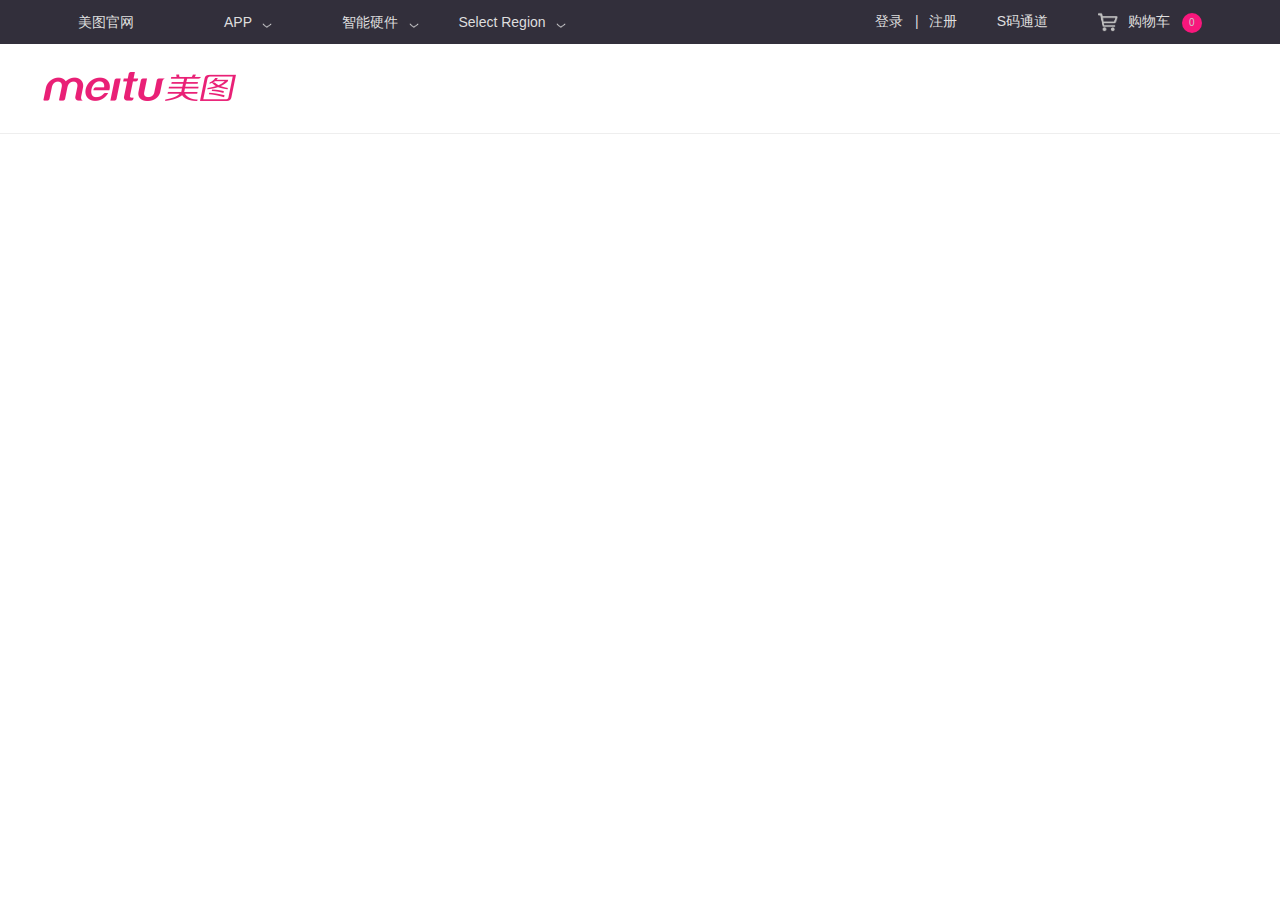
==== index.html @ 7445a187 "meitu_1025" ====
<!doctype html>
<html lang="en">
<head>
<meta charset="UTF-8">
<title>首页</title>
<link rel="stylesheet" type="text/css" href="css/common.css"/>
<link rel="stylesheet" type="text/css" href="css/index.css"/>
</head>
<body>
	<!-- header -->
	<header>
		<div class="header_box">
			<ul class="h_box_left">
				<li class="h_box_left_a"><a href="#">美图官网</a></li>
				<li class="h_box_left_a">
					<a href="#"><img class="xx" src="img/jiantoux.png" alt=""><img class="ss" src="img/jiantous.png" alt="">APP</a>
					<ul class="h_box_left_b">
						<li><a href="#">美图秀秀</a></li>
						<li><a href="#">美颜相机</a></li>
						<li><a href="#">美拍</a></li>
						<li><a href="#">了解更多产品</a></li>
					</ul>
				</li>
				<li class="h_box_left_a">
					<a href="#"><img class="xx1" src="img/jiantoux.png" alt=""><img class="ss1" src="img/jiantous.png" alt="">智能硬件</a>
					<ul class="h_box_left_b">
						<li><a href="#">美图智能手机</a></li>
					</ul>
				</li>
				<li class="h_box_left_a">
					<a href="#"><img class="xx2" src="img/jiantoux.png" alt=""><img class="ss2" src="img/jiantous.png" alt="">Select Region</a>
					<ul class="h_box_left_b">
						<li><a href="#">Global Home</a></li>
						<li><a href="#">Hong Kong</a></li>
						<li><a href="#">Macao</a></li>
						<li><a href="#">Taiwan</a></li>
					</ul>
				</li>
			</ul>
			<ul class="h_box_right">
				<li class="h_b_r_zd">
					<a href="#" style="padding-right:10px;">登录&nbsp;&nbsp;&nbsp;|</a>
					<a href="#" >注册</a>
				</li>
				<li class="h_b_r_s"><a href="#">S码通道</a></li>
				<li class="h_b_r_shopping" style="width:132px;">
					<a href="#"><img src="img/shopping.png" alt="" />购物车&nbsp;&nbsp;&nbsp;<span>0</span></a>
					<div class="h_box_r_box"><a href="#">购物车中还没有东西马上去挑选一下吧...</a></div>
				</li>
			</ul>
		</div>
	</header>
	<!-- nav -->
	<div class="nav">
		<div class="nav_content">
			<a href="#"><img src="img/logo.png" alt=""></a>
		</div>
	</div>
</body>
</html>
---- css/common.css ----
html,
body {
  /*overflow: hidden;*/
  height: 100%; }


html {
  /*background-color: #ebebeb;*/
  color: #212121;
  font-size: 100px;
  -webkit-user-select: none;
  user-select: none; }

body {
  margin: 0;
  font-size: 0.14em;
  line-height: 1.5;
  font-family: Helvetica Neue, Helvetica, STHeiTi, sans-serif; }

ul,
ol,
dl,
dd,
h1,
h2,
h3,
h4,
h5,
h6,
figure,
form,
fieldset,
legend,
input,
textarea,
button,
p,
blockquote,
th,
td,
pre,
xmp {
  margin: 0;
  padding: 0; }

input,
textarea,
button,
select,
pre,
xmp,
tt,
code,
kbd,
samp {
  line-height: inherit;
  font-family: inherit; }

h1,
h2,
h3,
h4,
h5,
h6,
small,
big,
input,
textarea,
button,
select {
  font-size: inherit; }

address,
cite,
dfn,
em,
i,
optgroup,
var {
  font-style: normal; }

table {
  border-collapse: collapse;
  border-spacing: 0;
  table-layout: fixed;
  text-align: left; }

ul,
ol,
menu {
  list-style: none; }

fieldset,
img {
  border: 0;
  vertical-align: middle; }

article,
aside,
details,
figcaption,
figure,
footer,
header,
main,
menu,
nav,
section,
summary {
  display: block; }

audio,
canvas,
video {
  display: inline-block; }

blockquote:before,
blockquote:after,
q:before,
q:after {
  content: " "; }

textarea,
pre,
xmp {
  overflow: auto;
  -webkit-overflow-scrolling: touch; }

textarea {
  resize: vertical; }

input,
textarea,
button,
select
a {
  outline: 0 none; }

input,
textarea,
button,
select {
  color: inherit; }
  input:disabled,
  textarea:disabled,
  button:disabled,
  select:disabled {
    opacity: 1; }

button::-moz-focus-inner,
input::-moz-focus-inner {
  padding: 0;
  border: 0; }

input[type="button"],
input[type="submit"],
input[type="reset"],
input[type="file"]::-webkit-file-upload-button,
input[type="search"]::-webkit-search-cancel-button {
  -webkit-appearance: none;
  appearance: none; }

mark {
  background-color: transparent; }

a,
ins,
s,
u,
del {
  text-decoration: none; }

a,
img {
  -webkit-touch-callout: none; }

a {
  color: #00afc7; }
---- css/index.css ----
/*header*/
header{
	width: 100%;
    height: 44px;
    background: #322f3b;
}
header .header_box{
	width: 1200px;
	height: 44px;
	margin: 0 auto;
}
header .header_box .h_box_left{
	float: left;
}
header .h_box_left_a{
    display: block;
    width: 92px;
    height: 43px;
    float: left;
    padding: 0 20px;
    border-top: 1px solid #322f3b;
    position: relative;
    transition: all 0.5s;
}
header .h_box_left_a a,.h_box_right a{
    display: block;
    font-size: 14px;
    color: #dedede;
    text-align: center;
    line-height: 43px;
}
header .h_box_left_a img{
	width: 10px;
    height: 10px;
}
header .h_box_left_a .xx {
    position: absolute;
    left: 90px;
    top: 20px;
    display: block;
}
header .h_box_left_a .ss {
    position: absolute;
    left: 90px;
    top: 20px;
    display: none;
}
header .h_box_left_a .xx1{
    position: absolute;
    left: 105px;
    top: 20px;
    display: block;
}
header .h_box_left_a .ss1 {
    position: absolute;
    left: 105px;
    top: 20px;
    display: none;
}
header .h_box_left_a .xx2 {
    position: absolute;
    left: 120px;
    top: 20px;
    display: block;
}
header .h_box_left_a .ss2 {
    position: absolute;
    left: 120px;
    top: 20px;
    display: none;
}
header .h_box_left_b{
    font-size: 14px;
    background: #27252e;
    width: 160px;
    display: none;
    position: absolute;
    left: 0px;
    z-index: 300;
    margin: -1px;
    transition: all 1s;
}
header .h_box_left_a:hover {
  border-top: 1px solid #f8177c;
  background: #27252e;
  color: #fff; 
}
header .h_box_left_a:hover .h_box_left_b{
	display: block;
}
.h_box_left_a:hover .ss {
  display: block; 
}
.h_box_left_a:hover .xx {
  display: none; 
}
.h_box_left_a:hover .ss1 {
  display: block;
   }
.h_box_left_a:hover .xx1 {
  display: none; 
}
.h_box_left_a:hover .ss2 {
  display: block; 
}
.h_box_left_a:hover .xx2 {
  display: none; 
}
.header_box .h_box_right {
	float: right;
}
.header_box .h_box_right li{
	float: left;
    height: 43px;
    padding-left: 20px;
    padding-right: 20px;
    transition: all 1s;
}
.header_box .h_box_right a{
	float: left;
}
.header_box .h_box_right img{
    display: inline-block;
    width: 20px;
    height: 20px;
    color: #fff;
    margin:0 10px 0 10px;
}
.header_box .h_box_right span{
    display:inline-block;
    width: 20px;
    height: 20px;
    font-size: 10px;
    line-height: 20px;
    border-radius: 50%;
    background: #F8177C;
    color: #ccc;
}
.header_box .h_box_right .h_box_r_box{
    font-size: 10px;
    background: #fff;
    width: 350px;
    height: 200px;
    border: 1px solid #ccc;
    border-top: none;
    display: none;
    position: absolute;
    top: 44px;
    right: 82px;
    z-index: 1;
}
.h_box_right .h_box_r_box a{
	color: #00BFFF;
    line-height: 200px;
    margin-left: 50px;
}
.h_box_right .h_b_r_zd:hover{
	background: #fff;
}
.h_box_right .h_b_r_zd:hover a{
	color: #000;
}
.h_box_right .h_b_r_s:hover a{
	color: #fff;
}
.h_box_right .h_b_r_shopping:hover{
	background: #fff;
  	color: #f8177c;
}
.h_box_right .h_b_r_shopping:hover .h_box_r_box{
	display: block;
}
/*nav*/
.nav{
	width: 100%;
	height: 89px;
	background: #fff;
	border-bottom: 1px solid #eee;
}
.nav .nav_content{
	width: 1200px;
	height: 89px;
	margin: 0 auto;
}
.nav .nav_content img{
	width: 213px;
	height: 45px;
	padding-top: 21px;
	float: left;
    margin-right: 30px;
}
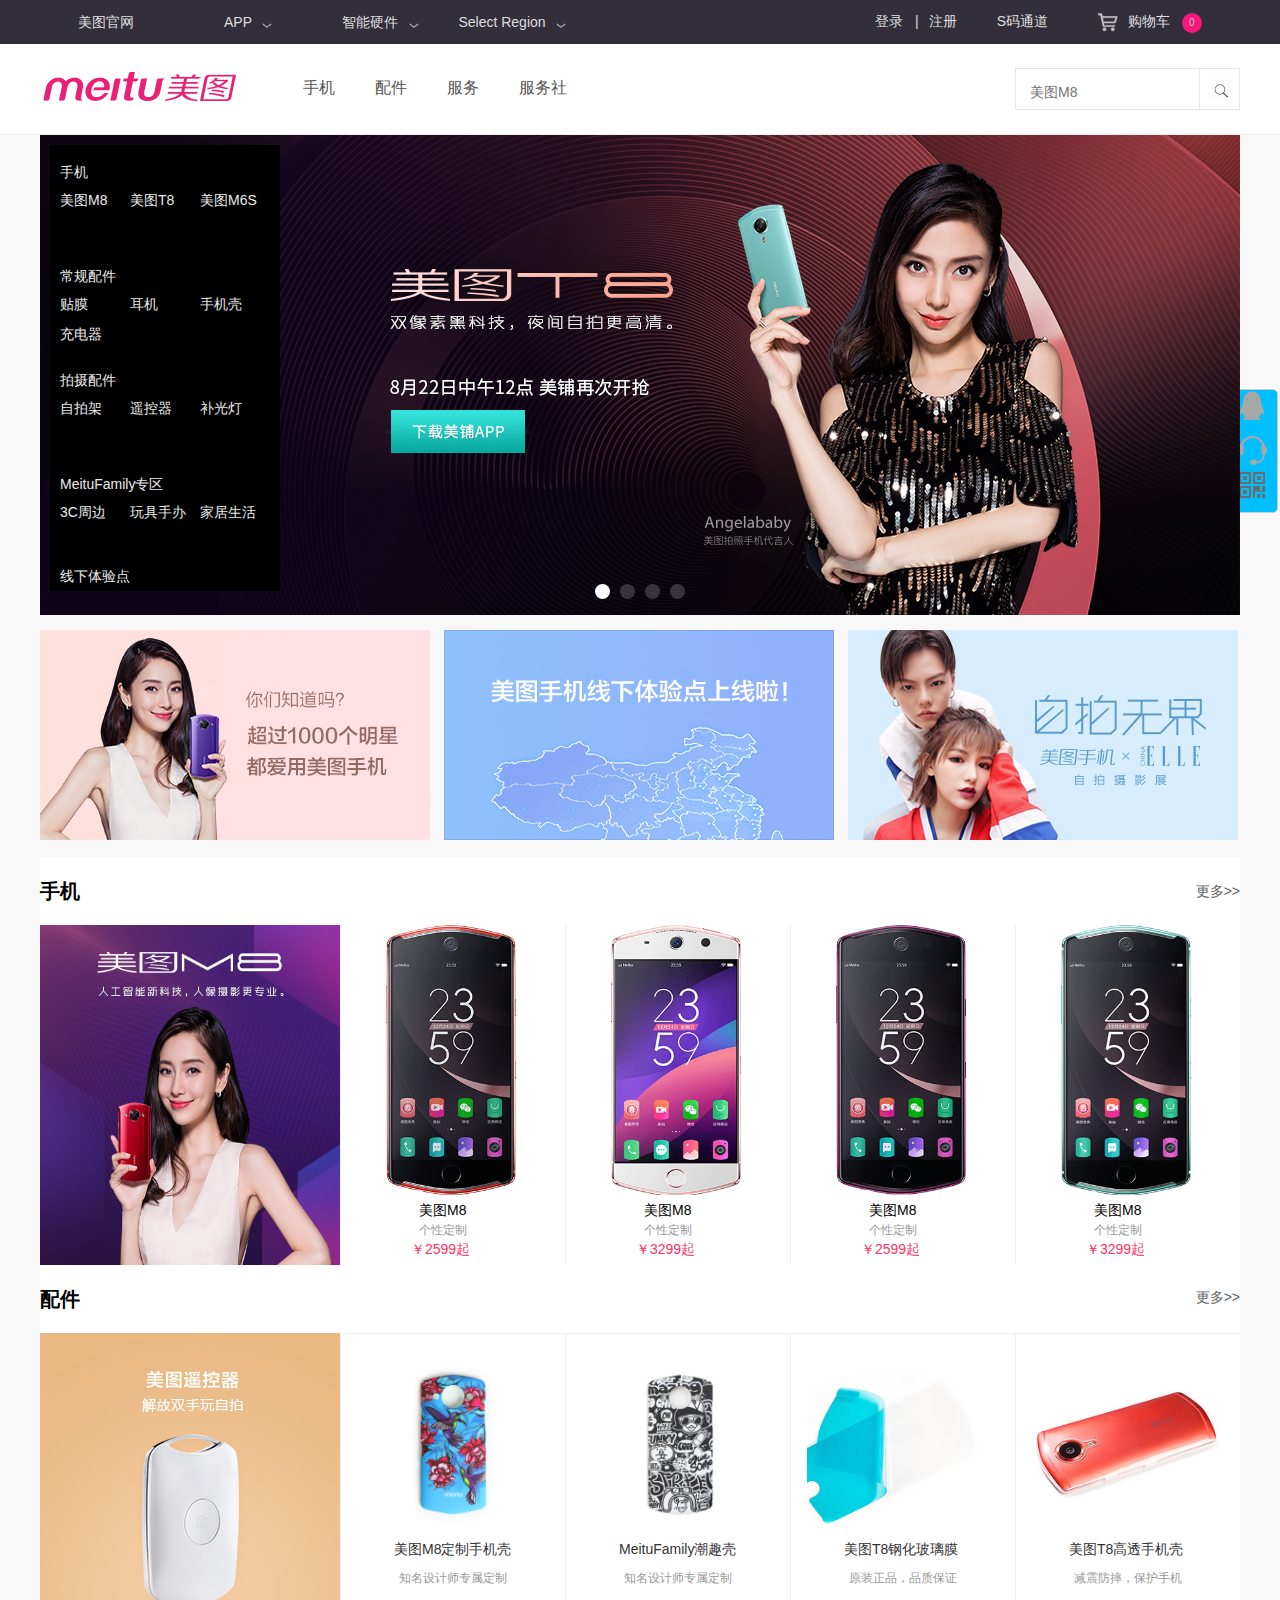
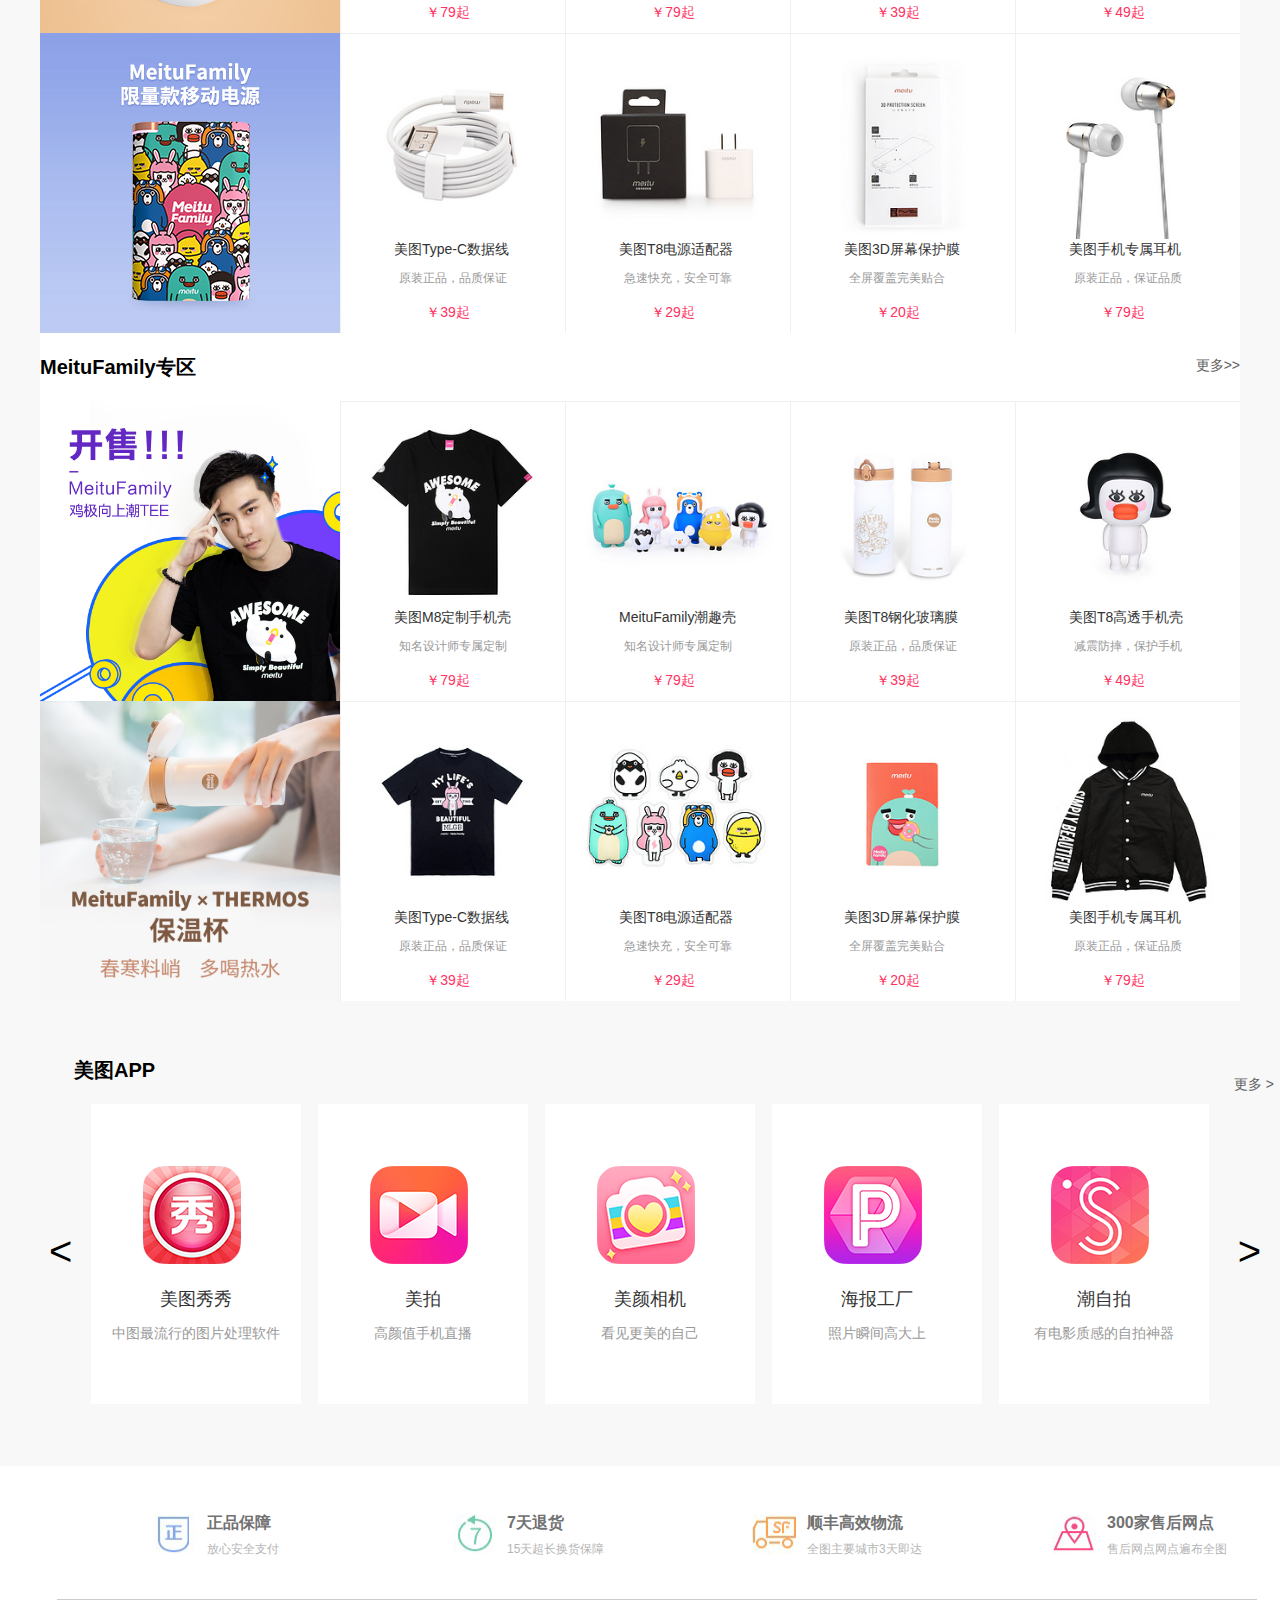
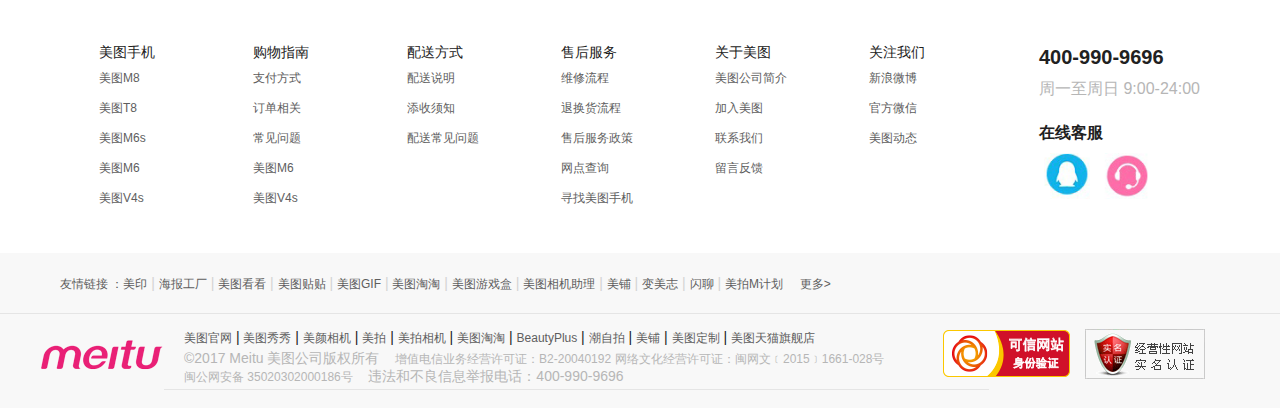
==== commit 8ac1a7ff: "meitu_1027" ====
--- a/index.html
+++ b/index.html
@@ -1,5 +1,5 @@
 <!doctype html>
-<html lang="en">
+<html>
 <head>
 <meta charset="UTF-8">
 <title>首页</title>
@@ -53,8 +53,543 @@
 	<!-- nav -->
 	<div class="nav">
 		<div class="nav_content">
-			<a href="#"><img src="img/logo.png" alt=""></a>
-		</div>
+			<div class="nav_left">
+				<a href="#"><img src="img/logo.png" alt=""></a>
+			</div>
+			<div class="nav_center">
+				<a href="#">手机</a>
+				<a href="#">配件</a>
+				<a href="#">服务</a>
+				<a href="#">服务社</a>
+			</div>
+			<div class="nav_right">
+				<input class="n_nr_in" type="text" placeholder="美图M8" />
+				<input class="n_nr_se" type="button"  value=""/>
+				<img src="img/b.png"/>
+			</div>
+		</div>
+	</div>
+	<!--banner-->
+	<div class="banner">
+		<div class="banner_box">
+			<div class="swiper-container" id='box'>
+				<div class="swiper-wrapper">
+					<div class="swiper-slide"><img src="img/swiper_0.jpg"></div>
+					<div class="swiper-slide"><img src="img/swiper_1.jpg"></div>
+					<div class="swiper-slide"><img src="img/swiper_2.jpg"></div>
+					<div class="swiper-slide"><img src="img/swiper_3.jpg"></div>
+				</div>
+				<div class="swiper-pagination"></div>
+			</div>
+			<div class="banner_menu">
+				<ul class="b_m_uls">
+					<li class="b_m_u_lis">
+						<dl>
+							<dt><a href="#">手机</a></dt>
+							<dd><a href="#">美图M8</a></dd>
+							<dd><a href="#">美图T8</a></dd>
+							<dd><a href="#">美图M6S</a></dd>
+						</dl>
+						<div class="b_m_u_lis_box">
+							<div class="bmulb_sex">
+								<a  href="#"><img src="img/b_m_u_lis_01.jpg"><span>美图M8</span></a>
+							</div>
+							<div class="bmulb_sex">
+								<a  href="#"><img src="img/b_m_u_lis_02.jpg"><span>美图T8</span></a>
+							</div>
+							<div class="bmulb_sex">
+								<a  href="#"><img src="img/b_m_u_lis_03.jpg"><span>限量版</span></a>
+							</div>
+							<div class="bmulb_sex">
+								<a  href="#"><img src="img/b_m_u_lis_04.jpg"><span>美图T8</span></a>
+							</div>
+							<div class="bmulb_sex">
+								<a  href="#"><img src="img/b_m_u_lis_01.jpg"><span>美图M8</span></a>
+							</div>
+						</div>
+					</li>
+					<li class="b_m_u_lis">
+						<dl>
+							<dt><a href="#">常规配件</a></dt>
+							<dd><a href="#">贴膜</a></dd>
+							<dd><a href="#">耳机</a></dd>
+							<dd><a href="#">手机壳</a></dd>
+							<dd><a href="#">充电器</a></dd>
+						</dl>
+						<div class="b_m_u_lis_box">
+							<div class="bmulb_sex">
+								<a  href="#"><img src="img/b_m_u_lis_05.jpg"><span>美图M8</span></a>
+							</div>
+							<div class="bmulb_sex">
+								<a  href="#"><img src="img/b_m_u_lis_06.jpg"><span>美图T8</span></a>
+							</div>
+							<div class="bmulb_sex">
+								<a  href="#"><img src="img/b_m_u_lis_07.jpg"><span>限量版</span></a>
+							</div>
+							<div class="bmulb_sex">
+								<a  href="#"><img src="img/b_m_u_lis_08.jpg"><span>美图T8</span></a>
+							</div>
+							<div class="bmulb_sex">
+								<a  href="#"><img src="img/b_m_u_lis_06.jpg"><span>美图M8</span></a>
+							</div>
+						</div>
+					</li>
+					<li class="b_m_u_lis">
+						<dl>
+							<dt><a href="#">拍摄配件</a></dt>
+							<dd><a href="#">自拍架</a></dd>
+							<dd><a href="#">遥控器</a></dd>
+							<dd><a href="#">补光灯</a></dd>
+						</dl>
+						<div class="b_m_u_lis_box">
+							<div class="bmulb_sex">
+								<a  href="#"><img src="img/b_m_u_lis_09.jpg"><span>美图M8</span></a>
+							</div>
+							<div class="bmulb_sex">
+								<a  href="#"><img src="img/b_m_u_lis_10.jpg"><span>美图T8</span></a>
+							</div>
+							<div class="bmulb_sex">
+								<a  href="#"><img src="img/b_m_u_lis_11.jpg"><span>限量版</span></a>
+							</div>
+						</div>
+					</li>
+					<li class="b_m_u_lis">
+						<dl>
+							<dt><a href="#">MeituFamily专区</a></dt>
+							<dd><a href="#">3C周边</a></dd>
+							<dd><a href="#">玩具手办</a></dd>
+							<dd><a href="#">家居生活</a></dd>
+						</dl>
+						<div class="b_m_u_lis_box">
+							<div class="bmulb_sex">
+								<a  href="#"><img src="img/b_m_u_lis_12.jpg"><span>美图M8</span></a>
+							</div>
+							<div class="bmulb_sex">
+								<a  href="#"><img src="img/b_m_u_lis_13.jpg"><span>美图T8</span></a>
+							</div>
+							<div class="bmulb_sex">
+								<a  href="#"><img src="img/b_m_u_lis_12.jpg"><span>限量版</span></a>
+							</div>
+							<div class="bmulb_sex">
+								<a  href="#"><img src="img/b_m_u_lis_13.jpg"><span>限量版</span></a>
+							</div>
+						<div class="b_m_u_lis_box">
+					</li>
+					<li class="b_m_u_lis" style="width:210px;height:20px;">
+						<dl>
+							<dt ><a style="line-height:20px;" href="#">线下体验点</a></dt>
+						</dl>
+					</li>
+				</ul>
+			</div>
+		</div>
+	</div>
+<!--activity-->
+	<div class="activity">
+		<div class="activity_box">
+			<a href="#" style="margin-left:0px;"><img src="img/activity_1.jpg" alt="" /></a>
+			<a href="#"><img src="img/activity_2.jpg" alt="" /></a>
+			<a href="#"><img src="img/activity_3.jpg" alt="" /></a>
+		</div>
+	</div>
+<!--content-->
+<!--手机-->
+	<div class="content">
+		<div class="content_sj">
+			<div class="c_s_top">
+				<p style="font-weight: 700;">手机</p>
+				<a href="#">更多>></a>
+			</div>
+			<div class="c_s_bottom">
+				<a href="#"><img src="img/shouji_1.jpg" alt="" class="csb_img"/></a>
+				<div class="csb_box">
+					<a href="#"><img class="csb_box_one" src="img/shouji_2.gif" alt="" /></a>
+					<a href="#"><img class="csb_box_two" src="img/shouji_3.gif" alt="" /></a>
+					<div class="csb_box_three">
+						<p class="cb_five">美图M8</p>
+						<p class="cb_six">个性定制</p>
+						<p class="cb_seven"><a href="#" style="margin-left:25px;color: #ff3161;">￥2599起</a></p>
+					</div>
+				</div>
+				<div class="csb_box">
+					<a href="#"><img class="csb_box_one" src="img/shouji_4.gif" alt="" /></a>
+					<a href="#"><img class="csb_box_two" src="img/shouji_5.gif" alt="" /></a>
+					<div class="csb_box_three">
+						<p class="cb_five">美图M8</p>
+						<p class="cb_six">个性定制</p>
+						<p class="cb_seven"><a href="#" style="margin-left:25px;color: #ff3161;">￥3299起</a></p>
+					</div>
+				</div>
+				<div class="csb_box">
+					<a href="#"><img class="csb_box_one" src="img/shouji_6.gif" alt="" /></a>
+					<a href="#"><img class="csb_box_two" src="img/shouji_7.gif" alt="" /></a>
+					<div class="csb_box_three">
+						<p class="cb_five">美图M8</p>
+						<p class="cb_six">个性定制</p>
+						<p class="cb_seven"><a href="#" style="margin-left:25px;color: #ff3161;">￥2599起</a></p>
+					</div>
+				</div>
+				<div class="csb_box">
+					<a href="#"><img class="csb_box_one" src="img/shouji_8.gif" alt="" /></a>
+					<a href="#"><img class="csb_box_two" src="img/shouji_9.gif" alt="" /></a>
+					<div class="csb_box_three">
+						<p class="cb_five">美图M8</p>
+						<p class="cb_six">个性定制</p>
+						<p class="cb_seven"><a href="#" style="margin-left:25px;color: #ff3161;">￥3299起</a></p>
+					</div>
+				</div>
+			</div>
+		</div>
+<!--配件-->
+		<div class="content_pj">
+			<div class="c_p_top">
+				<p style="font-weight: 700;">配件</p>
+				<a href="#">更多>></a>
+			</div>
+			<div class="c_p_bottom">
+				<a href="#"><img src="img/peijian_1.jpg" class="pjb_one"></a>
+				<div class="pjb_two">
+					<a href="#"><img class="pjb_four" src="img/peijian_2.jpg"></a>
+					<p>美图M8定制手机壳</p>
+					<p>知名设计师专属定制</p>
+					<a href="#" class="pjb_three">￥79起</a>
+				</div>
+				<div class="pjb_two">
+					<a href="#"><img class="pjb_four" src="img/peijian_3.jpg"></a>
+					<p>MeituFamily潮趣壳</p>
+					<p>知名设计师专属定制</p>
+					<a href="#" class="pjb_three">￥79起</a>
+				</div>
+				<div class="pjb_two">
+					<a href="#"><img class="pjb_four" src="img/peijian_4.jpg"></a>
+					<p>美图T8钢化玻璃膜</p>
+					<p>原装正品，品质保证</p>
+					<a href="#" class="pjb_three">￥39起</a>
+				</div>
+				<div class="pjb_two">
+					<a href="#"><img class="pjb_four" src="img/peijian_5.jpg"></a>
+					<p>美图T8高透手机壳</p>
+					<p>减震防摔，保护手机</p>
+					<a href="#" class="pjb_three">￥49起</a>
+				</div>
+			</div>
+			<div class="c_p_bottom">
+				<a href="#"><img src="img/peijian_6.jpg" class="pjb_one"></a>
+				<div class="pjb_two">
+					<a href="#"><img class="pjb_four" src="img/peijian_7.jpg"></a>
+					<p>美图Type-C数据线</p>
+					<p>原装正品，品质保证</p>
+					<a href="#" class="pjb_three">￥39起</a>
+				</div>
+				<div class="pjb_two">
+					<a href="#"><img class="pjb_four" src="img/peijian_8.jpg"></a>
+					<p>美图T8电源适配器</p>
+					<p>急速快充，安全可靠</p>
+					<a href="#" class="pjb_three">￥29起</a>
+				</div>
+				<div class="pjb_two">
+					<a href="#"><img class="pjb_four" src="img/peijian_9.jpg"></a>
+					<p>美图3D屏幕保护膜</p>
+					<p>全屏覆盖完美贴合</p>
+					<a href="#" class="pjb_three">￥20起</a>
+				</div>
+				<div class="pjb_two">
+					<a href="#"><img class="pjb_four" src="img/peijian_10.jpg"></a>
+					<p>美图手机专属耳机</p>
+					<p>原装正品，保证品质</p>
+					<a href="#" class="pjb_three">￥79起</a>
+				</div>
+			</div>
+		</div>
+<!--MeituFamily专区-->
+		<div class="content_pj">
+			<div class="c_p_top">
+				<p style="font-weight: 700;">MeituFamily专区</p>
+				<a href="#">更多>></a>
+			</div>
+			<div class="c_p_bottom">
+				<a href="#"><img src="img/peijian_11.jpg" class="pjb_one"></a>
+				<div class="pjb_two">
+					<a href="#"><img class="pjb_four" src="img/peijian_12.jpg"></a>
+					<p>美图M8定制手机壳</p>
+					<p>知名设计师专属定制</p>
+					<a href="#" class="pjb_three">￥79起</a>
+				</div>
+				<div class="pjb_two">
+					<a href="#"><img class="pjb_four" src="img/peijian_13.jpg"></a>
+					<p>MeituFamily潮趣壳</p>
+					<p>知名设计师专属定制</p>
+					<a href="#" class="pjb_three">￥79起</a>
+				</div>
+				<div class="pjb_two">
+					<a href="#"><img class="pjb_four" src="img/peijian_14.jpg"></a>
+					<p>美图T8钢化玻璃膜</p>
+					<p>原装正品，品质保证</p>
+					<a href="#" class="pjb_three">￥39起</a>
+				</div>
+				<div class="pjb_two">
+					<a href="#"><img class="pjb_four" src="img/peijian_15.jpg"></a>
+					<p>美图T8高透手机壳</p>
+					<p>减震防摔，保护手机</p>
+					<a href="#" class="pjb_three">￥49起</a>
+				</div>
+			</div>
+			<div class="c_p_bottom">
+				<a href="#"><img src="img/peijian_16.jpg" class="pjb_one"></a>
+				<div class="pjb_two">
+					<a href="#"><img class="pjb_four" src="img/peijian_17.jpg"></a>
+					<p>美图Type-C数据线</p>
+					<p>原装正品，品质保证</p>
+					<a href="#" class="pjb_three">￥39起</a>
+				</div>
+				<div class="pjb_two">
+					<a href="#"><img class="pjb_four" src="img/peijian_18.jpg"></a>
+					<p>美图T8电源适配器</p>
+					<p>急速快充，安全可靠</p>
+					<a href="#" class="pjb_three">￥29起</a>
+				</div>
+				<div class="pjb_two">
+					<a href="#"><img class="pjb_four" src="img/peijian_19.jpg"></a>
+					<p>美图3D屏幕保护膜</p>
+					<p>全屏覆盖完美贴合</p>
+					<a href="#" class="pjb_three">￥20起</a>
+				</div>
+				<div class="pjb_two">
+					<a href="#"><img class="pjb_four" src="img/peijian_20.jpg"></a>
+					<p>美图手机专属耳机</p>
+					<p>原装正品，保证品质</p>
+					<a href="#" class="pjb_three">￥79起</a>
+				</div>
+			</div>
+		</div>
+	</div>
+<!--美图APP-->
+	<div class="app">
+		<div class="app_box">
+			<div class="app_box_top">
+				<p>美图APP</p>
+				<a href="#">更多 ></a>
+			</div>
+			<div class="app_box_bottom">
+				<span id="abb_cl_left"><</span>
+				<div id="abb_app">
+					<ul id="abb_app_uls">
+						<li>
+							<a href="#">
+							<img src="img/meitu_app_1.png" alt="" />
+							<span class="abb_app_so">美图秀秀</span>
+							<span class="abb_app_st">中图最流行的图片处理软件</span>
+							</a>
+						</li>
+						<li>
+							<a href="#">
+							<img src="img/meitu_app_2.png" alt="" />
+							<span class="abb_app_so">美拍</span>
+							<span class="abb_app_st">高颜值手机直播</span>
+							</a>
+						</li>
+						<li>
+							<a href="#">
+							<img src="img/meitu_app_3.png" alt="" />
+							<span class="abb_app_so">美颜相机</span>
+							<span class="abb_app_st">看见更美的自己</span>
+							</a>
+						</li>
+						<li>
+							<a href="#">
+							<img src="img/meitu_app_4.png" alt="" />
+							<span class="abb_app_so">海报工厂</span>
+							<span class="abb_app_st">照片瞬间高大上</span>
+							</a>
+						</li>
+						<li>
+							<a href="#">
+							<img src="img/meitu_app_5.png" alt="" />
+							<span class="abb_app_so">潮自拍</span>
+							<span class="abb_app_st">有电影质感的自拍神器</span>
+							</a>
+						</li>
+						<li>
+							<a href="#">
+							<img src="img/meitu_app_6.png" alt="" />
+							<span class="abb_app_so">美妆相机</span>
+							<span class="abb_app_st">效果最好的美妆神器</span>
+							</a>
+						</li>
+						<li>
+							<a href="#">
+							<img src="img/meitu_app_7.png" alt="" />
+							<span class="abb_app_so">万能相机</span>
+							<span class="abb_app_st">你只需要一个相机APP</span>
+							</a>
+						</li>
+						<li>
+							<a href="#">
+							<img src="img/meitu_app_8.png" alt="" />
+							<span class="abb_app_so">柚子相机</span>
+							<span class="abb_app_st">人人都是摄影师</span>
+							</a>
+						</li>
+					</ul>
+				</div>
+				<span id="abb_cl_right">></span>
+			</div>
+		</div>
+	</div>
+<!--footer-->
+	<div class="footer">
+		<div class="footer_top">
+			<div class="ft_top">
+				<div class="ft_sex">
+					<img src="img/footer_top_1.png" alt="" />
+					<h5>正品保障</h5>
+					<p>放心安全支付</p>
+				</div>
+				<div class="ft_sex">
+					<img src="img/footer_top_2.png" alt="" />
+					<h5>7天退货</h5>
+					<p>15天超长换货保障</p>
+				</div>
+				<div class="ft_sex">
+					<img src="img/footer_top_3.png" alt="" />
+					<h5>顺丰高效物流</h5>
+					<p>全图主要城市3天即达</p>
+				</div>
+				<div class="ft_sex">
+					<img src="img/footer_top_4.png" alt="" />
+					<h5>300家售后网点</h5>
+					<p>售后网点网点遍布全图</p>
+				</div>
+			</div>
+			<div class="ft_bottom">
+				<dl>
+					<dt>美图手机</dt>
+					<dd><a href="#">美图M8</a></dd>
+					<dd><a href="#">美图T8</a></dd>
+					<dd><a href="#">美图M6s</a></dd>
+					<dd><a href="#">美图M6</a></dd>
+					<dd><a href="#">美图V4s</a></dd>
+				</dl>
+				<dl>
+					<dt>购物指南</dt>
+					<dd><a href="#">支付方式</a></dd>
+					<dd><a href="#">订单相关</a></dd>
+					<dd><a href="#">常见问题</a></dd>
+					<dd><a href="#">美图M6</a></dd>
+					<dd><a href="#">美图V4s</a></dd>
+				</dl>
+				<dl>
+					<dt>配送方式</dt>
+					<dd><a href="#">配送说明</a></dd>
+					<dd><a href="#">添收须知</a></dd>
+					<dd><a href="#">配送常见问题</a></dd>
+				</dl>
+				<dl>
+					<dt>售后服务</dt>
+					<dd><a href="#">维修流程</a></dd>
+					<dd><a href="#">退换货流程</a></dd>
+					<dd><a href="#">售后服务政策</a></dd>
+					<dd><a href="#">网点查询</a></dd>
+					<dd><a href="#">寻找美图手机</a></dd>
+				</dl>
+				<dl>
+					<dt>关于美图</dt>
+					<dd><a href="#">美图公司简介</a></dd>
+					<dd><a href="#">加入美图</a></dd>
+					<dd><a href="#">联系我们</a></dd>
+					<dd><a href="#">留言反馈</a></dd>
+				</dl>
+				<dl>
+					<dt>关注我们</dt>
+					<dd><a href="#">新浪微博</a></dd>
+					<dd><a href="#">官方微信</a></dd>
+					<dd><a href="#">美图动态</a></dd>
+				</dl>
+				<div class="ft_bottom_right">
+					<h5>400-990-9696</h5>
+					<p>周一至周日  9:00-24:00</p>
+					<h3>在线客服</h3>
+					<a href="#"><img src="img/footer_img_1.png" alt="" /></a>
+					<a href="#"><img src="img/footer_img_2.png" alt="" /></a>
+				</div>
+			</div>
+		</div>
+		<div class="footer_bottom">
+			<div class="fb_top">
+				<ul style="margin-left:60px;">
+					<li style="font-size: 12px;color: #5e5e5e;line-height: 22px;">友情链接 ：</li>
+					<li><a href="#">美印</a>&nbsp;|&nbsp;</li>
+					<li><a href="#">海报工厂</a>&nbsp;|&nbsp;</li>
+					<li><a href="#">美图看看</a>&nbsp;|&nbsp;</li>
+					<li><a href="#">美图贴贴</a>&nbsp;|&nbsp;</li>
+					<li><a href="#">美图GIF</a>&nbsp;|&nbsp;</li>
+					<li><a href="#">美图淘淘</a>&nbsp;|&nbsp;</li>
+					<li><a href="#">美图游戏盒</a>&nbsp;|&nbsp;</li>
+					<li><a href="#">美图相机助理</a>&nbsp;|&nbsp;</li>
+					<li><a href="#">美铺</a>&nbsp;|&nbsp;</li>
+					<li><a href="#">变美志</a>&nbsp;|&nbsp;</li>
+					<li><a href="#">闪聊</a>&nbsp;|&nbsp;</li>
+					<li><a href="#">美拍M计划</a></li>
+					<li><a href="#">&nbsp;&nbsp;&nbsp;&nbsp;&nbsp;更多></a></li>
+				</ul>
+			</div>
+			<div class="fb_bottom">
+				<a href="#"><img src="img/footer_logo.png" alt="" style="float:left;margin-top:25px;"/></a>
+				<div class="fb_bottom_sex" style="width: 825px;">
+					<ul>
+						<li><a href="#">美图官网</a>&nbsp;|&nbsp;</li>
+						<li><a href="#">美图秀秀</a>&nbsp;|&nbsp;</li>
+						<li><a href="#">美颜相机</a>&nbsp;|&nbsp;</li>
+						<li><a href="#">美拍</a>&nbsp;|&nbsp;</li>
+						<li><a href="#">美拍相机</a>&nbsp;|&nbsp;</li>
+						<li><a href="#">美图淘淘</a>&nbsp;|&nbsp;</li>
+						<li><a href="#">BeautyPlus</a>&nbsp;|&nbsp;</li>
+						<li><a href="#">潮自拍</a>&nbsp;|&nbsp;</li>
+						<li><a href="#">美铺</a>&nbsp;|&nbsp;</li>
+						<li><a href="#">美图定制</a>&nbsp;|&nbsp;</li>
+						<li><a href="#">美图天猫旗舰店</a></li>
+					</ul>
+					<div style="margin: 34px 0 0 20px;color: #b6b6b6">
+						©2017&nbsp;Meitu&nbsp;美图公司版权所有 &nbsp;&nbsp;
+						<a href="#">增值电信业务经营许可证：B2-20040192</a>
+						<a href="#">网络文化经营许可证：闽网文﹝2015﹞1661-028号</a>
+					</div>
+					<div style="margin: -3px 0 0 20px;color: #b6b6b6;font-size:14px;">
+						<a href="#">闽公网安备 35020302000186号</a>
+						 &nbsp;&nbsp; 违法和不良信息举报电话：400-990-9696
+					</div>
+				</div>
+				<a href="#"><img src="img/footer_3.png" alt="" style="float:right;margin:-60px 170px 0 0;"/></a>
+				<a href="#"><img src="img/footer_4.png" alt="" style="float:right;margin:-61px 35px 0 0;"/></a>
+			</div>
+		</div>
+	</div>
+<!--侧边栏-->
+	<!--左侧边栏-->
+	<div id="left_side">
+		<ul id="rs_box">
+			<li id="rs_box_daohang" style="cursor: pointer;">导航</li>
+			<li id="rs_box_shouji" style="cursor: pointer;">手机</li>
+			<li id="rs_box_peijian" style="cursor: pointer;">配件</li>
+			<li id="rs_box_zhuanqu" style="cursor: pointer;">专区</li>
+			<li id="rs_box_app" style="cursor: pointer;">APP</li>
+		</ul>
+	</div>
+	<!--右侧边栏-->
+	<div id="right_side">
+		<p class="rs_qq" title="QQ客服"></p>
+		<p class="rs_kf" title="客户服务"></p>
+		<p id="rs_gzh">
+			<ul id="rs_gzh_sex">
+				<li><img src="img/right_side_ewm.jpg" alt="" class="rs_img"/></li>
+				<li style="display: list-item;text-align: center;"><span >关注美图手机公众号</span></li>
+			</ul>
+		</p>
+		<div id="rs_zd" title="回到顶部"></div>
 	</div>
 </body>
+<link rel="stylesheet" type="text/css" href="css/swiper-3.3.1.min.css"/>
+<script type="text/javascript" src="js/jquery-2.1.0.js"></script>
+<script src="js/swiper-3.3.1.min.js"></script>
+<script src="js/index.js"></script>
 </html>--- a/css/index.css
+++ b/css/index.css
@@ -1,191 +1,849 @@
+body {
+  background: #F8F8F8; }
+
 /*header*/
-header{
-	width: 100%;
-    height: 44px;
-    background: #322f3b;
-}
-header .header_box{
-	width: 1200px;
-	height: 44px;
-	margin: 0 auto;
-}
-header .header_box .h_box_left{
-	float: left;
-}
-header .h_box_left_a{
-    display: block;
-    width: 92px;
-    height: 43px;
-    float: left;
-    padding: 0 20px;
-    border-top: 1px solid #322f3b;
-    position: relative;
-    transition: all 0.5s;
-}
-header .h_box_left_a a,.h_box_right a{
-    display: block;
-    font-size: 14px;
-    color: #dedede;
-    text-align: center;
-    line-height: 43px;
-}
-header .h_box_left_a img{
-	width: 10px;
-    height: 10px;
-}
+header {
+  width: 100%;
+  height: 44px;
+  background: #322f3b; }
+
+header .header_box {
+  width: 1200px;
+  height: 44px;
+  margin: 0 auto; }
+
+header .header_box .h_box_left {
+  float: left; }
+
+header .h_box_left_a {
+  display: block;
+  width: 92px;
+  height: 43px;
+  float: left;
+  padding: 0 20px;
+  border-top: 1px solid #322f3b;
+  position: relative;
+  transition: all 0.5s; }
+
+header .h_box_left_a a, .h_box_right a {
+  display: block;
+  font-size: 14px;
+  color: #dedede;
+  text-align: center;
+  line-height: 43px; }
+
+header .h_box_left_a img {
+  width: 10px;
+  height: 10px; }
+
 header .h_box_left_a .xx {
-    position: absolute;
-    left: 90px;
-    top: 20px;
-    display: block;
-}
+  position: absolute;
+  left: 90px;
+  top: 20px;
+  display: block; }
+
 header .h_box_left_a .ss {
-    position: absolute;
-    left: 90px;
-    top: 20px;
-    display: none;
-}
-header .h_box_left_a .xx1{
-    position: absolute;
-    left: 105px;
-    top: 20px;
-    display: block;
-}
+  position: absolute;
+  left: 90px;
+  top: 20px;
+  display: none; }
+
+header .h_box_left_a .xx1 {
+  position: absolute;
+  left: 105px;
+  top: 20px;
+  display: block; }
+
 header .h_box_left_a .ss1 {
-    position: absolute;
-    left: 105px;
-    top: 20px;
-    display: none;
-}
+  position: absolute;
+  left: 105px;
+  top: 20px;
+  display: none; }
+
 header .h_box_left_a .xx2 {
-    position: absolute;
-    left: 120px;
-    top: 20px;
-    display: block;
-}
+  position: absolute;
+  left: 120px;
+  top: 20px;
+  display: block; }
+
 header .h_box_left_a .ss2 {
-    position: absolute;
-    left: 120px;
-    top: 20px;
-    display: none;
-}
-header .h_box_left_b{
-    font-size: 14px;
-    background: #27252e;
-    width: 160px;
-    display: none;
-    position: absolute;
-    left: 0px;
-    z-index: 300;
-    margin: -1px;
-    transition: all 1s;
-}
+  position: absolute;
+  left: 120px;
+  top: 20px;
+  display: none; }
+
+header .h_box_left_b {
+  font-size: 14px;
+  background: #27252e;
+  width: 160px;
+  display: none;
+  position: absolute;
+  left: 0px;
+  z-index: 300;
+  margin: -1px;
+  transition: all 1s; }
+
 header .h_box_left_a:hover {
   border-top: 1px solid #f8177c;
   background: #27252e;
-  color: #fff; 
-}
-header .h_box_left_a:hover .h_box_left_b{
-	display: block;
-}
+  color: #fff; }
+
+header .h_box_left_a:hover .h_box_left_b {
+  display: block; }
+
 .h_box_left_a:hover .ss {
-  display: block; 
-}
+  display: block; }
+
 .h_box_left_a:hover .xx {
-  display: none; 
-}
+  display: none; }
+
 .h_box_left_a:hover .ss1 {
+  display: block; }
+
+.h_box_left_a:hover .xx1 {
+  display: none; }
+
+.h_box_left_a:hover .ss2 {
+  display: block; }
+
+.h_box_left_a:hover .xx2 {
+  display: none; }
+
+.header_box .h_box_right {
+  float: right; }
+
+.header_box .h_box_right li {
+  float: left;
+  height: 43px;
+  padding-left: 20px;
+  padding-right: 20px;
+  transition: all 1s; }
+
+.header_box .h_box_right a {
+  float: left; }
+
+.header_box .h_box_right img {
+  display: inline-block;
+  width: 20px;
+  height: 20px;
+  color: #fff;
+  margin: 0 10px 0 10px; }
+
+.header_box .h_box_right span {
+  display: inline-block;
+  width: 20px;
+  height: 20px;
+  font-size: 10px;
+  line-height: 20px;
+  border-radius: 50%;
+  background: #F8177C;
+  color: #ccc; }
+
+.header_box .h_box_right .h_box_r_box {
+  font-size: 10px;
+  background: #fff;
+  width: 350px;
+  height: 200px;
+  border: 1px solid #ccc;
+  border-top: none;
+  display: none;
+  position: absolute;
+  top: 44px;
+  right: 82px;
+  z-index: 1000; }
+
+.h_box_right .h_box_r_box a {
+  color: #00BFFF;
+  line-height: 200px;
+  margin-left: 50px; }
+
+.h_box_right .h_b_r_zd:hover {
+  background: #fff; }
+
+.h_box_right .h_b_r_zd:hover a {
+  color: #000; }
+
+.h_box_right .h_b_r_s:hover a {
+  color: #fff; }
+
+.h_box_right .h_b_r_shopping:hover {
+  background: #fff;
+  color: #f8177c; }
+
+.h_box_right .h_b_r_shopping:hover .h_box_r_box {
+  display: block; }
+
+/*nav*/
+.nav {
+  width: 100%;
+  height: 90px;
+  background: #fff;
+  border-bottom: 1px solid #eee; }
+
+.nav .nav_content {
+  width: 1200px;
+  height: 90px;
+  margin: 0 auto; }
+
+.nav .nav_left {
+  float: left; }
+
+.nav .nav_left img {
+  width: 213px;
+  height: 45px;
+  padding-top: 21px;
+  margin-right: 30px; }
+
+.nav .nav_center {
+  float: left; }
+
+.nav .nav_center a {
   display: block;
-   }
-.h_box_left_a:hover .xx1 {
-  display: none; 
-}
-.h_box_left_a:hover .ss2 {
-  display: block; 
-}
-.h_box_left_a:hover .xx2 {
-  display: none; 
-}
-.header_box .h_box_right {
-	float: right;
-}
-.header_box .h_box_right li{
-	float: left;
-    height: 43px;
-    padding-left: 20px;
-    padding-right: 20px;
-    transition: all 1s;
-}
-.header_box .h_box_right a{
-	float: left;
-}
-.header_box .h_box_right img{
-    display: inline-block;
-    width: 20px;
-    height: 20px;
-    color: #fff;
-    margin:0 10px 0 10px;
-}
-.header_box .h_box_right span{
-    display:inline-block;
-    width: 20px;
-    height: 20px;
-    font-size: 10px;
-    line-height: 20px;
-    border-radius: 50%;
-    background: #F8177C;
-    color: #ccc;
-}
-.header_box .h_box_right .h_box_r_box{
-    font-size: 10px;
-    background: #fff;
-    width: 350px;
-    height: 200px;
-    border: 1px solid #ccc;
-    border-top: none;
-    display: none;
-    position: absolute;
-    top: 44px;
-    right: 82px;
-    z-index: 1;
-}
-.h_box_right .h_box_r_box a{
-	color: #00BFFF;
-    line-height: 200px;
-    margin-left: 50px;
-}
-.h_box_right .h_b_r_zd:hover{
-	background: #fff;
-}
-.h_box_right .h_b_r_zd:hover a{
-	color: #000;
-}
-.h_box_right .h_b_r_s:hover a{
-	color: #fff;
-}
-.h_box_right .h_b_r_shopping:hover{
-	background: #fff;
-  	color: #f8177c;
-}
-.h_box_right .h_b_r_shopping:hover .h_box_r_box{
-	display: block;
-}
-/*nav*/
-.nav{
-	width: 100%;
-	height: 89px;
-	background: #fff;
-	border-bottom: 1px solid #eee;
-}
-.nav .nav_content{
-	width: 1200px;
-	height: 89px;
-	margin: 0 auto;
-}
-.nav .nav_content img{
-	width: 213px;
-	height: 45px;
-	padding-top: 21px;
-	float: left;
-    margin-right: 30px;
-}+  height: 89px;
+  font-size: 16px;
+  color: #555;
+  line-height: 88px;
+  padding: 0 20px;
+  float: left; }
+
+.nav .nav_center a:hover {
+  color: #F8177C; }
+
+.nav .nav_right {
+  float: right;
+  width: 223px;
+  height: 40px;
+  border: 1px solid #e5e5e5;
+  margin-top: 24px;
+  position: relative; }
+
+.nav .nav_right .n_nr_in {
+  margin: 13px 0 0 14px;
+  border: 0;
+  float: left;
+  outline: none; }
+
+.nav .nav_right .n_nr_se {
+  display: block;
+  width: 40px;
+  height: 40px;
+  float: right;
+  background: #fff;
+  border: none;
+  border-left: 1px solid #e5e5e5;
+  cursor: pointer;
+  position: absolute;
+  right: 0px;
+  top: 0px; }
+
+.nav .nav_right img {
+  display: inline-block;
+  width: 20px;
+  height: 20px;
+  position: absolute;
+  left: 195px;
+  top: 10px;
+  cursor: pointer; }
+
+.banner {
+  width: 100%;
+  height: 480px; }
+
+.banner .banner_box {
+  width: 1200px;
+  height: 480px;
+  margin: 0 auto;
+  position: relative; }
+
+.swiper-container img {
+  width: 1200px;
+  height: 480px; }
+
+.swiper-container .swiper-pagination-bullet {
+  width: 15px;
+  height: 15px;
+  display: inline-block;
+  border-radius: 100%;
+  background: #eee;
+  opacity: .2; }
+
+.swiper-container .swiper-pagination-bullet-active {
+  opacity: 1;
+  background: #fff; }
+
+.banner .banner_menu {
+  position: absolute;
+  left: 10px;
+  top: 10px;
+  z-index: 100;
+  transition: all 1s ease; }
+
+.banner .banner_menu .b_m_u_lis {
+  height: 94px;
+  width: 210px;
+  background: #000;
+  padding: 5px 10px;
+  transition: all 1s; }
+
+.banner_menu .b_m_u_lis a {
+  font-size: 14px;
+  color: #eaeaea;
+  text-align: center;
+  line-height: 44px; }
+
+.banner_menu .b_m_u_lis dl a:hover {
+  text-decoration: underline; }
+
+.banner_menu .b_m_u_lis dt {
+  height: 20px; }
+
+.banner_menu .b_m_u_lis dd {
+  width: 60px;
+  height: 30px;
+  line-height: 60px;
+  float: left;
+  padding: 0 10px 0 0; }
+
+.banner_menu .b_m_u_lis .b_m_u_lis_box {
+  width: 200px;
+  height: 465px;
+  border: 1px solid #ccc;
+  border-top: 2px solid #f8177c;
+  z-index: 2000;
+  position: absolute;
+  left: 230px;
+  top: -10px;
+  background: #fff;
+  padding: 8px 0 0 20px;
+  display: none; }
+
+.b_m_u_lis .b_m_u_lis_box .bmulb_sex {
+  height: 93px; }
+
+.b_m_u_lis .b_m_u_lis_box a {
+  font-size: 14px;
+  color: #eaeaea;
+  text-align: center;
+  line-height: 44px;
+  margin-top: 8px; }
+
+.b_m_u_lis .b_m_u_lis_box img {
+  display: inline-block;
+  width: 77px;
+  height: 82px; }
+
+.b_m_u_lis .b_m_u_lis_box span {
+  display: block;
+  color: #000;
+  margin: -90px 0 0 70px; }
+
+.b_m_u_lis_box span:hover {
+  color: #F8177C; }
+
+.activity {
+  width: 100%;
+  height: 227px; }
+
+.activity .activity_box {
+  width: 1200px;
+  margin: 0 auto;
+  margin-top: 15px; }
+
+.activity .activity_box a {
+  float: left;
+  margin-left: 14px; }
+
+.activity .activity_box img {
+  transition: all 1s ease; }
+
+.activity .activity_box a:hover img {
+  transform: translateY(-15px); }
+
+.content {
+  width: 100%;
+  height: 1224px; }
+
+.content .content_sj {
+  width: 1200px;
+  height: 408px;
+  margin: 0 auto;
+  background: #fff; }
+
+.content .content_sj .c_s_top {
+  width: 1200px;
+  height: 68px;
+  line-height: 68px; }
+
+.content .content_sj p {
+  float: left;
+  font-size: 20px;
+  color: #000; }
+
+.content .c_s_top a {
+  float: right;
+  font-size: 14px;
+  color: #636363; }
+
+.c_s_bottom .csb_img {
+  width: 300px;
+  height: 340px;
+  float: left;
+  transition: all 1s; }
+
+.c_s_bottom .csb_box {
+  width: 224px;
+  height: 339px;
+  border-left: 1px solid #f0f0f0;
+  float: left;
+  position: relative;
+  background: #fff; }
+
+.c_s_bottom .csb_box a:nth-child(1) {
+  position: absolute;
+  left: 45px;
+  z-index: 10; }
+
+.c_s_bottom .csb_box a:nth-child(2) {
+  position: absolute;
+  left: 45px; }
+
+.c_s_bottom .csb_box a img {
+  width: 130px;
+  height: 270px;
+  transition: all 1s ease; }
+
+.c_s_bottom .csb_box .csb_box_three {
+  height: 64px;
+  margin: 275px 0 0 78px; }
+
+.csb_box .csb_box_three p:nth-child(1) {
+  float: none;
+  font-size: 14px;
+  color: #000;
+  opacity: 1;
+  transition: all 0.5s ease; }
+
+.csb_box .csb_box_three p:nth-child(2) {
+  float: none;
+  font-size: 12px;
+  color: #999;
+  opacity: 1;
+  transition: all 0.5s; }
+
+.csb_box .csb_box_three p:nth-child(3) {
+  font-size: 14px; }
+
+.c_s_bottom .csb_box .cb_seven a {
+  transition: all 1s; }
+
+.content_sj .c_s_bottom .csb_img:hover {
+  transform: translateX(-8px);
+  box-shadow: 0 0 15px 5px #B3B3B6; }
+
+.c_s_bottom .csb_box:hover .csb_box_one {
+  transform: translateX(45px); }
+
+.c_s_bottom .csb_box:hover .csb_box_two {
+  transform: translateX(-45px); }
+
+.c_s_bottom .csb_box:hover .cb_five {
+  opacity: 0; }
+
+.c_s_bottom .csb_box:hover .cb_six {
+  opacity: 0; }
+
+.c_s_bottom .csb_box:hover .cb_seven a {
+  transform: translateY(-10px); }
+
+.content .content_pj {
+  width: 1200px;
+  height: 665px;
+  margin: 0 auto;
+  background: #fff; }
+
+.content .content_pj .c_p_top {
+  width: 1200px;
+  height: 68px;
+  line-height: 68px; }
+
+.content .content_pj p {
+  font-size: 20px;
+  color: #000; }
+
+.content .c_p_top a {
+  float: right;
+  font-size: 14px;
+  color: #636363;
+  margin-top: -70px; }
+
+.content .c_p_bottom a {
+  font-size: 14px;
+  text-align: center; }
+
+.c_p_bottom .pjb_one {
+  width: 300px;
+  height: 300px;
+  float: left;
+  transition: all 1s;
+  display: block; }
+
+.c_p_bottom .pjb_two {
+  width: 224px;
+  height: 299px;
+  border-left: 1px solid #f0f0f0;
+  border-top: 1px solid #f0f0f0;
+  float: left;
+  background: #fff; }
+
+.c_p_bottom .pjb_two a img {
+  width: 190px;
+  height: 190px;
+  transition: all 1s ease;
+  margin: 15px 16px; }
+
+.c_p_bottom .pjb_two p:nth-child(2) {
+  font-size: 14px;
+  color: #333;
+  height: 20px;
+  line-height: 20px;
+  margin: -15px 53px;
+  opacity: 1;
+  transition: all 0.5s; }
+
+.c_p_bottom .pjb_two p:nth-child(3) {
+  font-size: 12px;
+  color: #999;
+  height: 18px;
+  line-height: 18px;
+  margin: 25px 58px;
+  opacity: 1;
+  transition: all 0.5s; }
+
+.c_p_bottom .pjb_two .pjb_three {
+  display: block;
+  width: 120px;
+  height: 60px;
+  font-size: 14px;
+  color: #ff3161;
+  margin: -10px 0 0 47px;
+  transition: all 0.5s; }
+
+.c_p_bottom .pjb_one:hover {
+  transform: translateX(-8px);
+  box-shadow: 0 0 15px 5px #B3B3B6; }
+
+.c_p_bottom .pjb_two:hover .pjb_four {
+  transform: scale(1.1); }
+
+.c_p_bottom .pjb_two:hover p {
+  opacity: 0; }
+
+.c_p_bottom .pjb_two:hover .pjb_three {
+  transform: translateY(-10px); }
+
+.app {
+  width: 100%;
+  height: 925px; }
+
+.app .app_box {
+  width: 1200px;
+  height: 403px;
+  margin: 0 0 0 74px;
+  clear: both;
+  position: relative; }
+
+.app .app_box .app_box_top {
+  height: 68px;
+  line-height: 68px;
+  background: #f8f8f8;
+  display: flex;
+  justify-content: space-between;
+  padding-top: 35px; }
+
+.app_box .app_box_top p {
+  font-size: 20px;
+  color: #000;
+  font-weight: 700; }
+
+.app_box .app_box_top a {
+  font-size: 14px;
+  color: #636363;
+  margin-top: 14px; }
+
+#abb_cl_left {
+  font-size: 40px;
+  color: #000;
+  position: absolute;
+  top: 220px;
+  left: -25px;
+  cursor: pointer; }
+
+#abb_app {
+  width: 1135px;
+  height: 300px;
+  padding-left: 17px;
+  overflow: hidden;
+  position: relative; }
+
+#abb_app_uls {
+  position: absolute; }
+
+#abb_app_uls li {
+  width: 210px;
+  height: 300px;
+  background: #fff;
+  margin-right: 17px;
+  float: left;
+  transition: all 1s; }
+
+#abb_app_uls li a img {
+  width: 98px;
+  height: 98px;
+  margin: 62px 0 32px 52px; }
+
+#abb_app_uls li:hover {
+  transform: translateY(-10px); }
+
+.abb_app_so {
+  display: block;
+  font-size: 18px;
+  color: #333;
+  margin-top: -10px;
+  text-align: center; }
+
+.abb_app_st {
+  display: block;
+  color: #999;
+  margin-top: 10px;
+  text-align: center; }
+
+#abb_cl_right {
+  font-size: 40px;
+  color: #000;
+  position: absolute;
+  top: 220px;
+  right: 13px;
+  cursor: pointer; }
+
+.footer {
+  width: 100%;
+  height: 540px;
+  margin-top: 50px; }
+
+.footer .footer_top {
+  height: 387px;
+  margin: 60px 0 0 0px;
+  padding: 0 0 0 57px;
+  background: #fff; }
+
+.footer .footer_top .ft_top {
+  width: 1200px;
+  height: 133px;
+  border-bottom: 1px solid #ccc; }
+
+.footer_top .ft_top .ft_sex {
+  width: 300px;
+  height: 132px;
+  float: left; }
+
+.ft_top .ft_sex img {
+  display: block;
+  width: 44px;
+  height: 40px;
+  margin: 48px 0 0 95px;
+  float: left; }
+
+.ft_top .ft_sex h5 {
+  font-size: 16px;
+  color: #727272;
+  padding: 45px 0 0 150px; }
+
+.ft_top .ft_sex p {
+  font-size: 12px;
+  color: #b6b6b6;
+  padding: 5px 0 0 150px; }
+
+.footer .footer_top .ft_bottom {
+  width: 1200px;
+  height: 210px;
+  background: #fff;
+  padding-top: 42px;
+  padding-left: 42px; }
+
+.ft_bottom dl {
+  width: 154px;
+  float: left; }
+
+.ft_bottom dl dd a {
+  line-height: 30px;
+  font-size: 12px;
+  color: #5e5e5e; }
+
+.ft_bottom dl dd a:hover {
+  color: #F8177C; }
+
+.ft_bottom .ft_bottom_right {
+  width: 230px;
+  height: 153px;
+  float: right;
+  margin-right: 30px; }
+
+.ft_bottom .ft_bottom_right img {
+  width: 46px;
+  height: 46px;
+  margin: 8px 5px 0 5px; }
+
+.ft_bottom .ft_bottom_right h5 {
+  font-size: 20px;
+  font-weight: bold; }
+
+.ft_bottom .ft_bottom_right p {
+  margin-top: 5px;
+  color: #b6b6b6;
+  font-size: 16px; }
+
+.ft_bottom .ft_bottom_right h3 {
+  margin-top: 20px;
+  font-size: 16px; }
+
+.footer .footer_bottom {
+  height: 135px;
+  padding-top: 20px; }
+
+.footer_bottom .fb_top {
+  height: 40px;
+  border-bottom: 1px solid #e5e5e5; }
+
+.fb_top ul li {
+  float: left;
+  color: #d3d3d3; }
+
+.fb_top ul li a {
+  font-size: 12px;
+  color: #5e5e5e; }
+
+.fb_top ul li a:hover {
+  color: #F8177C; }
+
+.footer_bottom .fb_bottom {
+  width: 1200px;
+  height: 75px;
+  margin: 0 auto; }
+
+.fb_bottom .fb_bottom_sex {
+  width: 825px;
+  height: 75px;
+  float: left;
+  border-bottom: 1px solid #e5e5e5; }
+
+.fb_bottom .fb_bottom_sex ul {
+  margin-top: 13px;
+  margin-left: 20px; }
+
+.fb_bottom .fb_bottom_sex ul li {
+  float: left; }
+
+.fb_bottom_sex ul li a {
+  font-size: 12px;
+  color: #5e5e5e; }
+
+.fb_bottom_sex a {
+  font-size: 12px;
+  color: #b6b6b6; }
+
+.fb_bottom a:hover {
+  color: #F8177C; }
+
+#left_side {
+  width: 50px;
+  height: 153px;
+  border: 1px solid #ccc;
+  background: #00BFFF;
+  border-radius: 5px;
+  position: absolute;
+  left: 5px;
+  display: none;
+  position: fixed;
+  right: 0;
+  top: 50%;
+  margin-top: -76px; }
+
+#left_side ul li {
+  font-size: 14px;
+  color: #fff;
+  height: 30px;
+  border-bottom: 1px solid #ccc;
+  line-height: 30px;
+  text-align: center; }
+
+#right_side {
+  position: fixed;
+  right: 2px;
+  top: 50%;
+  margin-top: -61px;
+  width: 45px;
+  height: 122px;
+  border: 1px solid #ccc;
+  right: 2px;
+  background: #00BFFF;
+  border-radius: 5px; }
+
+#right_side .rs_qq {
+  width: 40px;
+  height: 40px;
+  background: url(../img/right_side_1.png) no-repeat 0px -124px; }
+
+#right_side .rs_qq:hover {
+  background: url(../img/right_side_1.png) no-repeat -40px -124px;
+  cursor: pointer; }
+
+#right_side .rs_kf {
+  width: 40px;
+  height: 40px;
+  background: url(../img/right_side_1.png) no-repeat 0px 0px; }
+
+#right_side .rs_kf:hover {
+  background: url(../img/right_side_1.png) no-repeat -40px 0px;
+  cursor: pointer; }
+
+#right_side #rs_gzh {
+  width: 40px;
+  height: 40px;
+  background: url(../img/right_side_1.png) no-repeat 0px -45px; }
+
+#rs_gzh_sex {
+  width: 143px;
+  height: 143px;
+  border: 1px solid #ccc;
+  background: #fff;
+  position: absolute;
+  right: 45px;
+  top: 32px;
+  display: none; }
+
+#rs_gzh_sex .rs_img {
+  display: inline-block;
+  width: 90px;
+  height: 90px;
+  margin: 21px 10px 0 27px; }
+
+#right_side #rs_gzh:hover {
+  background: url(../img/right_side_1.png) no-repeat -40px -45px;
+  cursor: pointer; }
+
+#right_side #rs_zd {
+  width: 45px;
+  height: 45px;
+  border: 1px solid #ccc;
+  border-radius: 5px;
+  position: absolute;
+  top: 130px;
+  right: -1px;
+  background: #00BFFF url(../img/right_side_1.png) no-repeat 0px -77px;
+  display: none; }
+
+#right_side #rs_zd:hover {
+  background: url(../img/right_side_1.png) no-repeat -40px -77px;
+  cursor: pointer; }
+
+/*# sourceMappingURL=index.css.map */
